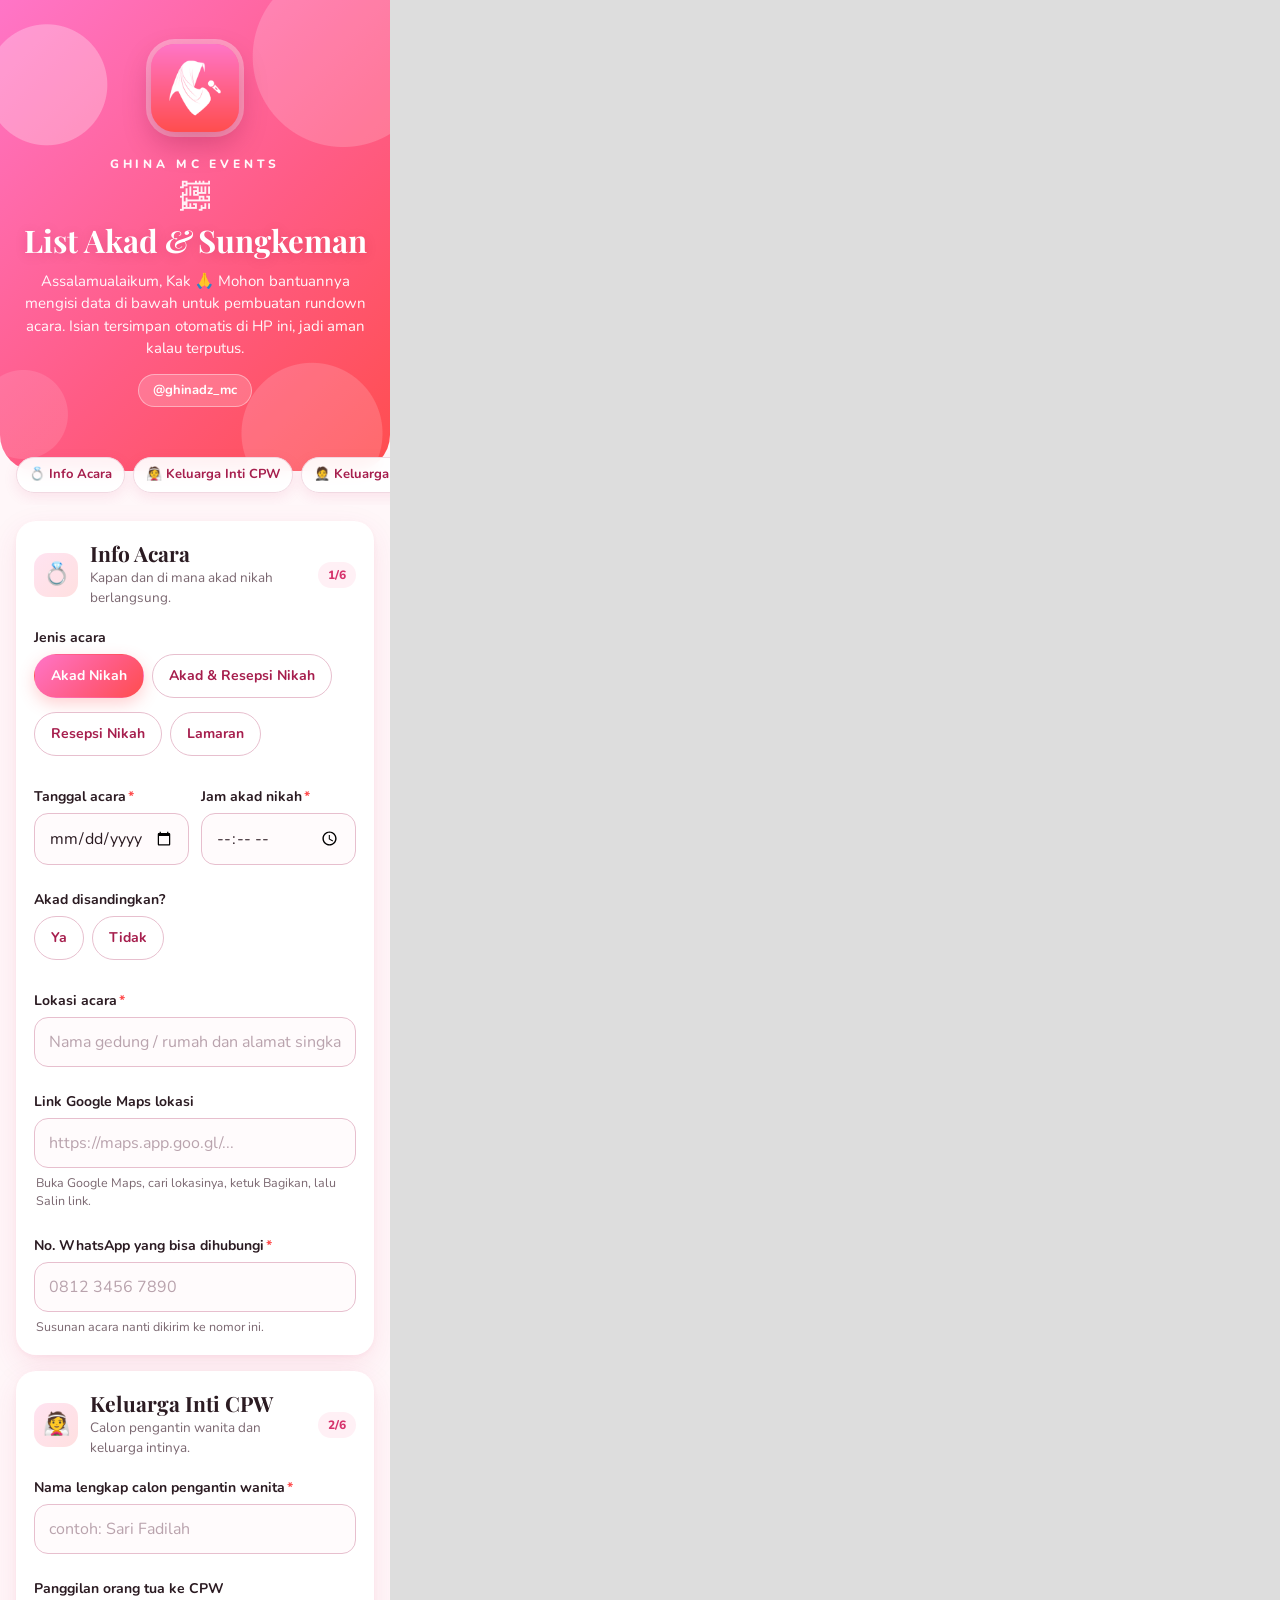
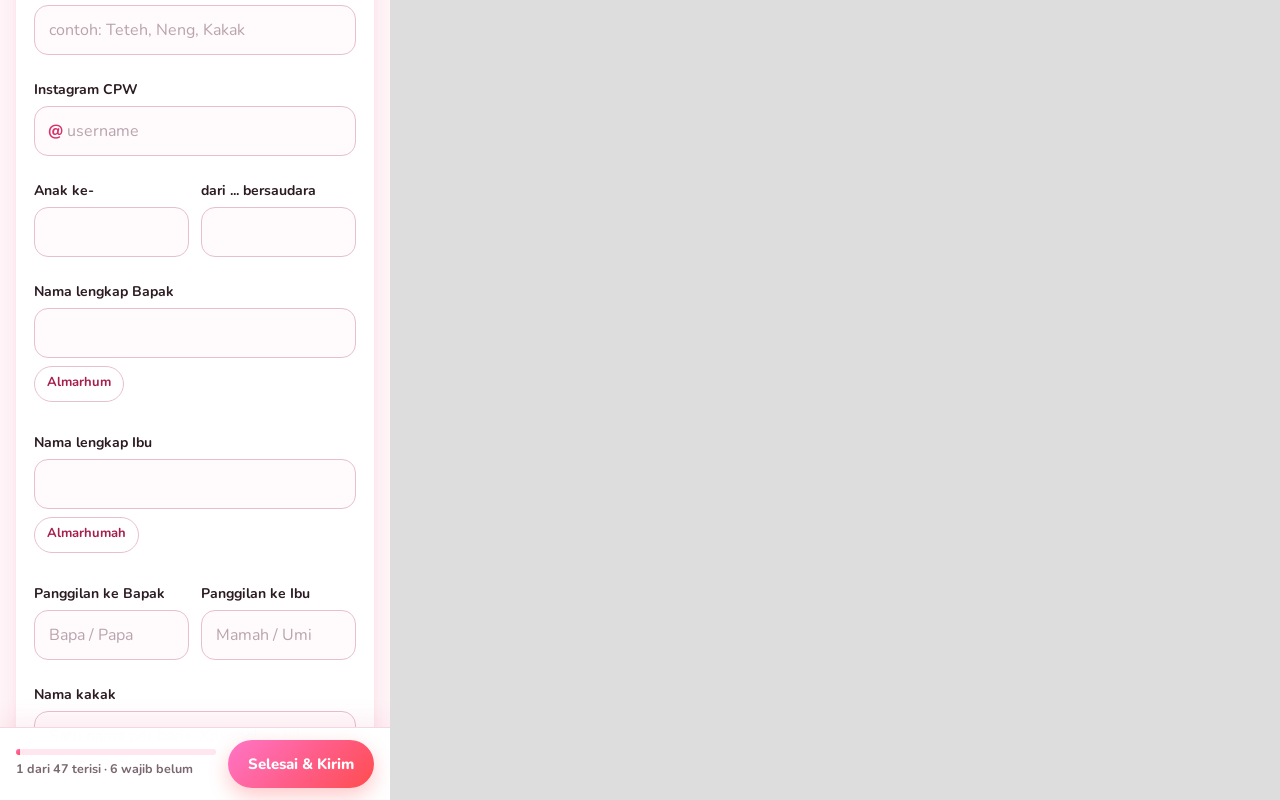
==== tools/pratinjau.html @ 87f9d099 "Formulir List Akad & Sungkeman untuk klien GHINA MC EVENTS Halaman statis (GitHub Pages): klien meng" ====
<!doctype html>
<!-- Pratinjau ukuran HP untuk dicek di laptop: buka lewat server lokal. -->
<meta charset="utf-8">
<title>Pratinjau HP</title>
<style>
  body { margin: 0; background: #ddd; }
  iframe { border: 0; display: block; background: #fff; }
</style>
<iframe id="hp" width="390" height="2400"></iframe>
<script>
  const q = new URLSearchParams(location.search);
  document.getElementById('hp').src = '/' + (q.get('src') || '?wa=081298765432');
  document.getElementById('hp').height = q.get('h') || 2400;
</script>
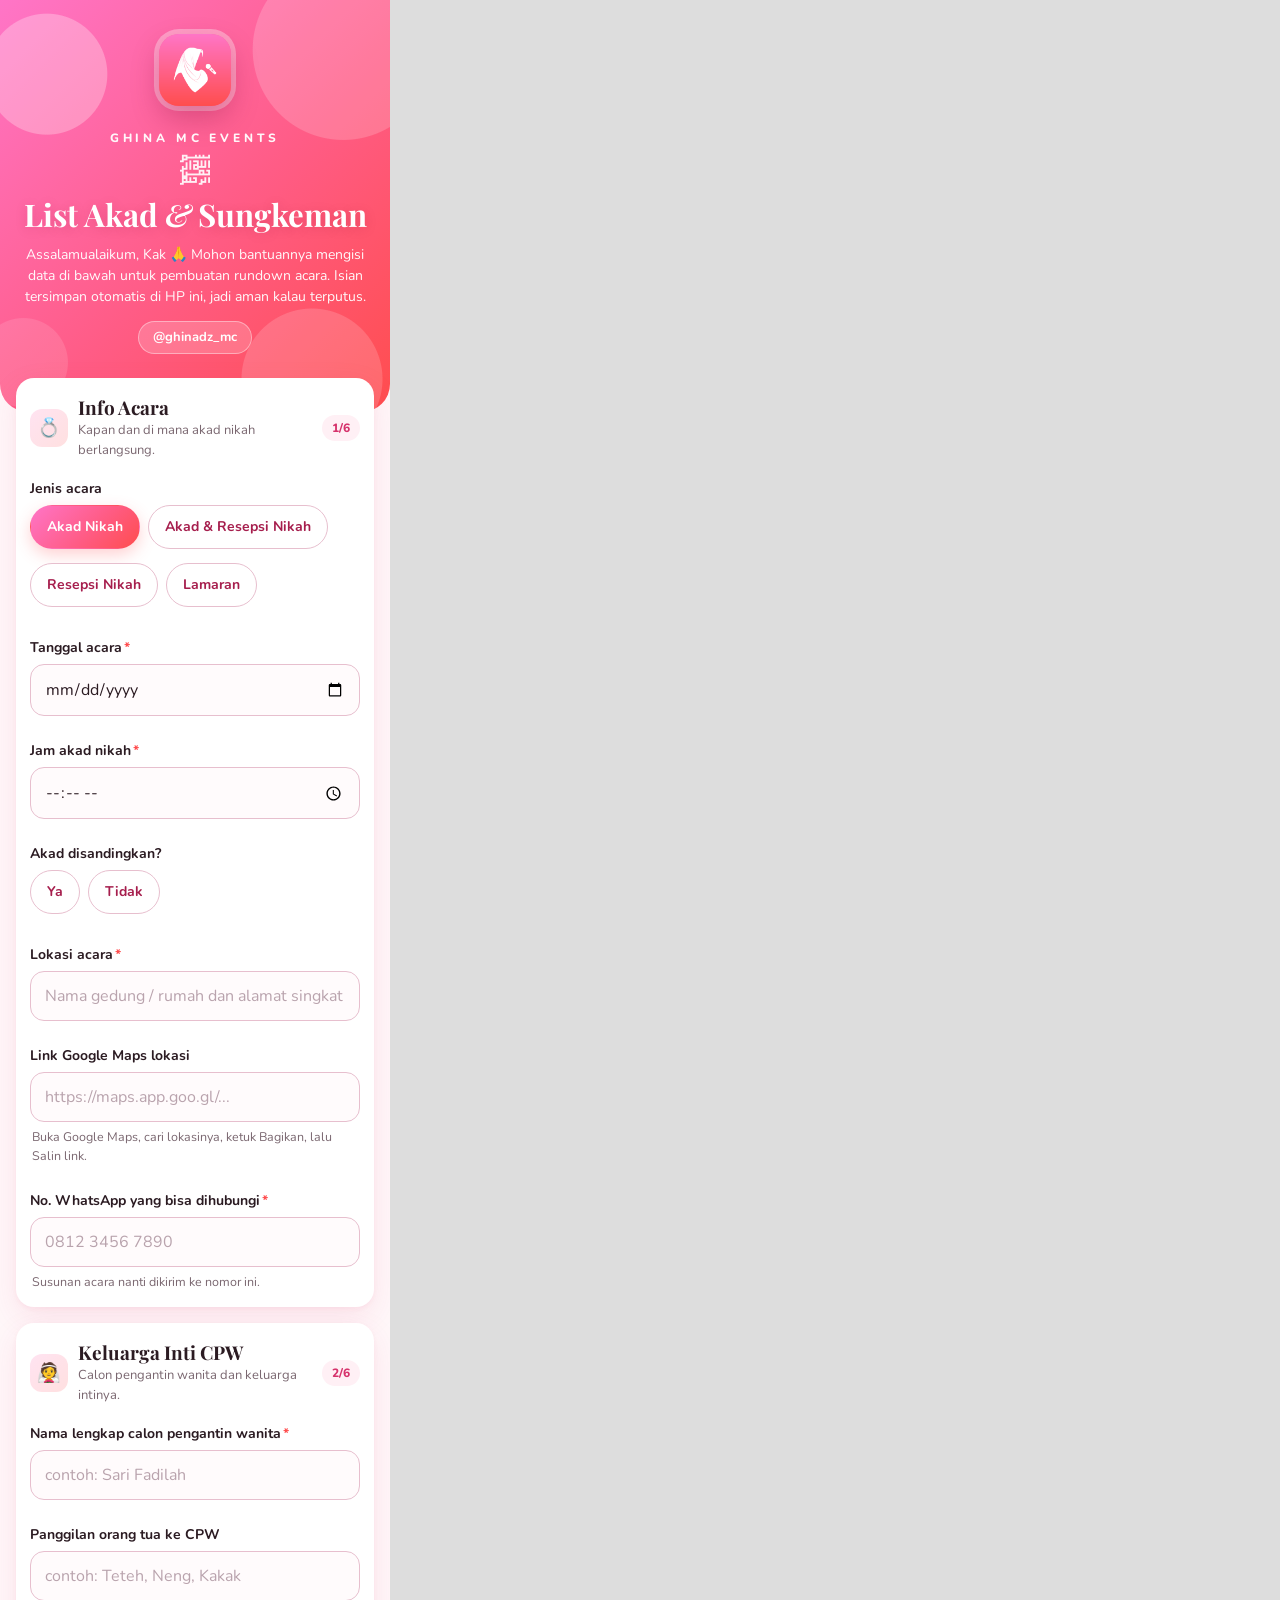
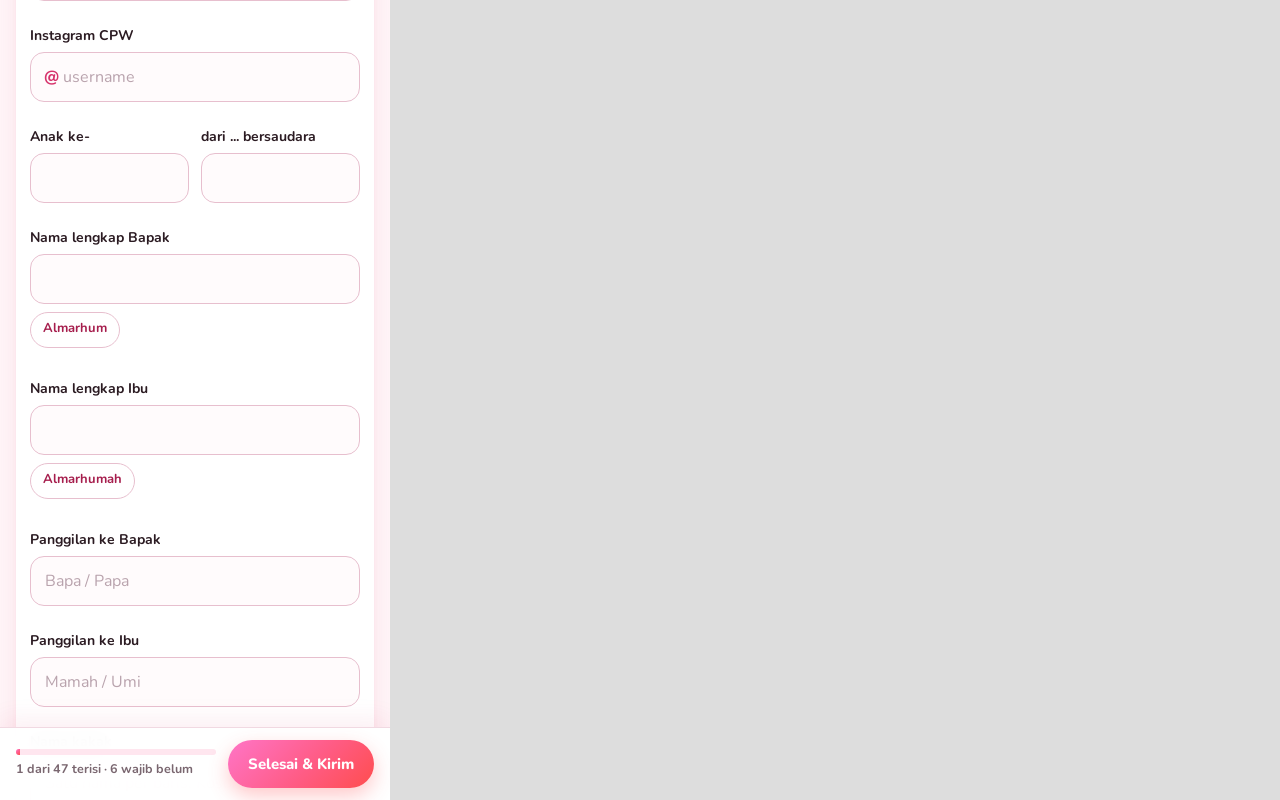
==== commit a11d0c51: "Hapus tombol navigasi bagian dan rapikan tampilan untuk semua ukuran HP - Bar tombol bagian (Info Ac" ====
--- a/tools/pratinjau.html
+++ b/tools/pratinjau.html
@@ -11,4 +11,5 @@
   const q = new URLSearchParams(location.search);
   document.getElementById('hp').src = '/' + (q.get('src') || '?wa=081298765432');
   document.getElementById('hp').height = q.get('h') || 2400;
+  document.getElementById('hp').width = q.get('w') || 390;
 </script>
